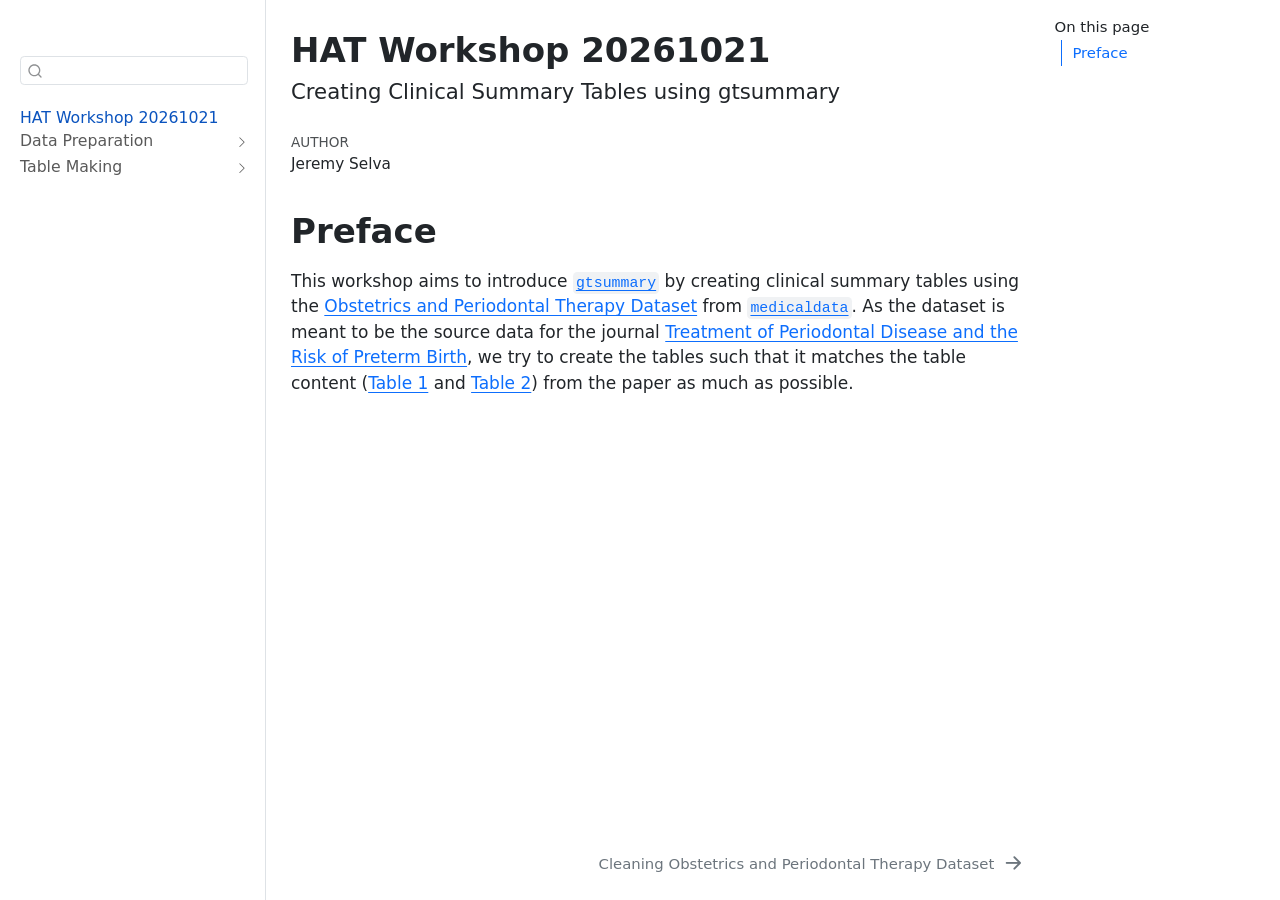
==== docs/index.html @ 0d345015 "Update the webpage." ====
<!DOCTYPE html>
<html xmlns="http://www.w3.org/1999/xhtml" lang="en" xml:lang="en"><head>

<meta charset="utf-8">
<meta name="generator" content="quarto-1.8.21">

<meta name="viewport" content="width=device-width, initial-scale=1.0, user-scalable=yes">

<meta name="author" content="Jeremy Selva">

<title>HAT Workshop 20261021</title>
<style>
code{white-space: pre-wrap;}
span.smallcaps{font-variant: small-caps;}
div.columns{display: flex; gap: min(4vw, 1.5em);}
div.column{flex: auto; overflow-x: auto;}
div.hanging-indent{margin-left: 1.5em; text-indent: -1.5em;}
ul.task-list{list-style: none;}
ul.task-list li input[type="checkbox"] {
  width: 0.8em;
  margin: 0 0.8em 0.2em -1em; /* quarto-specific, see https://github.com/quarto-dev/quarto-cli/issues/4556 */ 
  vertical-align: middle;
}
</style>


<script src="site_libs/quarto-nav/quarto-nav.js"></script>
<script src="site_libs/quarto-nav/headroom.min.js"></script>
<script src="site_libs/clipboard/clipboard.min.js"></script>
<script src="site_libs/quarto-search/autocomplete.umd.js"></script>
<script src="site_libs/quarto-search/fuse.min.js"></script>
<script src="site_libs/quarto-search/quarto-search.js"></script>
<meta name="quarto:offset" content="./">
<link href="./table_basic/prep_data.html" rel="next">
<script src="site_libs/quarto-html/quarto.js" type="module"></script>
<script src="site_libs/quarto-html/tabsets/tabsets.js" type="module"></script>
<script src="site_libs/quarto-html/axe/axe-check.js" type="module"></script>
<script src="site_libs/quarto-html/popper.min.js"></script>
<script src="site_libs/quarto-html/tippy.umd.min.js"></script>
<script src="site_libs/quarto-html/anchor.min.js"></script>
<link href="site_libs/quarto-html/tippy.css" rel="stylesheet">
<link href="site_libs/quarto-html/quarto-syntax-highlighting-ea1d7ac60288e0f1efdbc993fd8432ae.css" rel="stylesheet" id="quarto-text-highlighting-styles">
<script src="site_libs/bootstrap/bootstrap.min.js"></script>
<link href="site_libs/bootstrap/bootstrap-icons.css" rel="stylesheet">
<link href="site_libs/bootstrap/bootstrap-71f74fb38ba799e0c52a7ee3500dc36a.min.css" rel="stylesheet" append-hash="true" id="quarto-bootstrap" data-mode="light">
<script src="site_libs/quarto-contrib/live-runtime/live-runtime.js" type="module"></script>
<link href="site_libs/quarto-contrib/live-runtime/live-runtime.css" rel="stylesheet">
<script id="quarto-search-options" type="application/json">{
  "location": "sidebar",
  "copy-button": false,
  "collapse-after": 3,
  "panel-placement": "start",
  "type": "textbox",
  "limit": 50,
  "keyboard-shortcut": [
    "f",
    "/",
    "s"
  ],
  "show-item-context": false,
  "language": {
    "search-no-results-text": "No results",
    "search-matching-documents-text": "matching documents",
    "search-copy-link-title": "Copy link to search",
    "search-hide-matches-text": "Hide additional matches",
    "search-more-match-text": "more match in this document",
    "search-more-matches-text": "more matches in this document",
    "search-clear-button-title": "Clear",
    "search-text-placeholder": "",
    "search-detached-cancel-button-title": "Cancel",
    "search-submit-button-title": "Submit",
    "search-label": "Search"
  }
}</script>
<script type="module" src="site_libs/quarto-ojs/quarto-ojs-runtime.js"></script>
<link href="site_libs/quarto-ojs/quarto-ojs.css" rel="stylesheet">


<link rel="stylesheet" href="styles.css">
</head>

<body class="nav-sidebar docked quarto-light">

<div id="quarto-search-results"></div>
  <header id="quarto-header" class="headroom fixed-top">
  <nav class="quarto-secondary-nav">
    <div class="container-fluid d-flex">
      <button type="button" class="quarto-btn-toggle btn" data-bs-toggle="collapse" role="button" data-bs-target=".quarto-sidebar-collapse-item" aria-controls="quarto-sidebar" aria-expanded="false" aria-label="Toggle sidebar navigation" onclick="if (window.quartoToggleHeadroom) { window.quartoToggleHeadroom(); }">
        <i class="bi bi-layout-text-sidebar-reverse"></i>
      </button>
        <nav class="quarto-page-breadcrumbs" aria-label="breadcrumb"><ol class="breadcrumb"><li class="breadcrumb-item"><a href="./index.html">HAT Workshop 20261021</a></li></ol></nav>
        <a class="flex-grow-1" role="navigation" data-bs-toggle="collapse" data-bs-target=".quarto-sidebar-collapse-item" aria-controls="quarto-sidebar" aria-expanded="false" aria-label="Toggle sidebar navigation" onclick="if (window.quartoToggleHeadroom) { window.quartoToggleHeadroom(); }">      
        </a>
      <button type="button" class="btn quarto-search-button" aria-label="Search" onclick="window.quartoOpenSearch();">
        <i class="bi bi-search"></i>
      </button>
    </div>
  </nav>
</header>
<!-- content -->
<div id="quarto-content" class="quarto-container page-columns page-rows-contents page-layout-article">
<!-- sidebar -->
  <nav id="quarto-sidebar" class="sidebar collapse collapse-horizontal quarto-sidebar-collapse-item sidebar-navigation docked overflow-auto">
    <div class="pt-lg-2 mt-2 text-left sidebar-header">
      <a href="./index.html" class="sidebar-logo-link">
      </a>
      </div>
        <div class="mt-2 flex-shrink-0 align-items-center">
        <div class="sidebar-search">
        <div id="quarto-search" class="" title="Search"></div>
        </div>
        </div>
    <div class="sidebar-menu-container"> 
    <ul class="list-unstyled mt-1">
        <li class="sidebar-item">
  <div class="sidebar-item-container"> 
  <a href="./index.html" class="sidebar-item-text sidebar-link active">
 <span class="menu-text">HAT Workshop 20261021</span></a>
  </div>
</li>
        <li class="sidebar-item sidebar-item-section">
      <div class="sidebar-item-container"> 
            <a class="sidebar-item-text sidebar-link text-start collapsed" data-bs-toggle="collapse" data-bs-target="#quarto-sidebar-section-1" role="navigation" aria-expanded="false">
 <span class="menu-text">Data Preparation</span></a>
          <a class="sidebar-item-toggle text-start collapsed" data-bs-toggle="collapse" data-bs-target="#quarto-sidebar-section-1" role="navigation" aria-expanded="false" aria-label="Toggle section">
            <i class="bi bi-chevron-right ms-2"></i>
          </a> 
      </div>
      <ul id="quarto-sidebar-section-1" class="collapse list-unstyled sidebar-section depth1 ">  
          <li class="sidebar-item">
  <div class="sidebar-item-container"> 
  <a href="./table_basic/prep_data.html" class="sidebar-item-text sidebar-link">
 <span class="menu-text">Cleaning Obstetrics and Periodontal Therapy Dataset</span></a>
  </div>
</li>
      </ul>
  </li>
        <li class="sidebar-item sidebar-item-section">
      <div class="sidebar-item-container"> 
            <a class="sidebar-item-text sidebar-link text-start collapsed" data-bs-toggle="collapse" data-bs-target="#quarto-sidebar-section-2" role="navigation" aria-expanded="false">
 <span class="menu-text">Table Making</span></a>
          <a class="sidebar-item-toggle text-start collapsed" data-bs-toggle="collapse" data-bs-target="#quarto-sidebar-section-2" role="navigation" aria-expanded="false" aria-label="Toggle section">
            <i class="bi bi-chevron-right ms-2"></i>
          </a> 
      </div>
      <ul id="quarto-sidebar-section-2" class="collapse list-unstyled sidebar-section depth1 ">  
          <li class="sidebar-item">
  <div class="sidebar-item-container"> 
  <a href="./table_basic/age_race_edu_table_1.html" class="sidebar-item-text sidebar-link">
 <span class="menu-text">Preparation for Table 1</span></a>
  </div>
</li>
          <li class="sidebar-item">
  <div class="sidebar-item-container"> 
  <a href="./table_basic/table_1.html" class="sidebar-item-text sidebar-link">
 <span class="menu-text">Building Table 1</span></a>
  </div>
</li>
          <li class="sidebar-item">
  <div class="sidebar-item-container"> 
  <a href="./table_basic/table_2.html" class="sidebar-item-text sidebar-link">
 <span class="menu-text">Table 2</span></a>
  </div>
</li>
          <li class="sidebar-item">
  <div class="sidebar-item-container"> 
  <a href="./table_basic/table_3.html" class="sidebar-item-text sidebar-link">
 <span class="menu-text">Table 3</span></a>
  </div>
</li>
      </ul>
  </li>
    </ul>
    </div>
</nav>
<div id="quarto-sidebar-glass" class="quarto-sidebar-collapse-item" data-bs-toggle="collapse" data-bs-target=".quarto-sidebar-collapse-item"></div>
<!-- margin-sidebar -->
    <div id="quarto-margin-sidebar" class="sidebar margin-sidebar">
        <nav id="TOC" role="doc-toc" class="toc-active">
    <h2 id="toc-title">On this page</h2>
   
  <ul>
  <li><a href="#preface" id="toc-preface" class="nav-link active" data-scroll-target="#preface">Preface</a></li>
  </ul>
</nav>
    </div>
<!-- main -->
<main class="content" id="quarto-document-content">

<header id="title-block-header" class="quarto-title-block default">
<div class="quarto-title">
<h1 class="title">HAT Workshop 20261021</h1>
<p class="subtitle lead">Creating Clinical Summary Tables using gtsummary</p>
</div>



<div class="quarto-title-meta">

    <div>
    <div class="quarto-title-meta-heading">Author</div>
    <div class="quarto-title-meta-contents">
             <p>Jeremy Selva </p>
          </div>
  </div>
    
  
    
  </div>
  


</header>


<section id="preface" class="level1 unnumbered">
<h1 class="unnumbered">Preface</h1>
<p>This workshop aims to introduce <a href="https://www.danieldsjoberg.com/gtsummary/" target="_blank"><code>gtsummary</code></a> by creating clinical summary tables using the <a href="https://higgi13425.github.io/medicaldata/reference/opt.html" target="_blank">Obstetrics and Periodontal Therapy Dataset</a> from <a href="https://higgi13425.github.io/medicaldata/index.html" target="_blank"><code>medicaldata</code></a>. As the dataset is meant to be the source data for the journal <a href="https://www.nejm.org/doi/full/10.1056/NEJMoa062249" target="_blank">Treatment of Periodontal Disease and the Risk of Preterm Birth</a>, we try to create the tables such that it matches the table content (<a href="https://www.nejm.org/cms/10.1056/NEJMoa062249/asset/c676621f-111e-4299-a7a3-082bbe922f9a/assets/images/large/nejmoa062249_t1.jpg" target="_blank">Table 1</a> and <a href="https://www.nejm.org/cms/10.1056/NEJMoa062249/asset/b981f44a-0873-42d4-ad60-d7545e1f63cb/assets/images/large/nejmoa062249_t2.jpg" target="_blank">Table 2</a>) from the paper as much as possible.</p>


<script type="ojs-module-contents">
eyJjb250ZW50cyI6W119
</script>
<div id="exercise-loading-indicator" class="exercise-loading-indicator d-none d-flex align-items-center gap-2">
<div id="exercise-loading-status" class="d-flex gap-2">

</div>
<div class="spinner-grow spinner-grow-sm">

</div>
</div>
<script type="vfs-file">
WyJkYXRhL29wdF9kYXRhLnJkcyJd
</script>
</section>

</main> <!-- /main -->
<script type="ojs-module-contents">
eyJjb250ZW50cyI6W119
</script>
<script type="module">
if (window.location.protocol === "file:") { alert("The OJS runtime does not work with file:// URLs. Please use a web server to view this document."); }
window._ojs.paths.runtimeToDoc = "../..";
window._ojs.paths.runtimeToRoot = "../..";
window._ojs.paths.docToRoot = "";
window._ojs.selfContained = false;
window._ojs.runtime.interpretFromScriptTags();
</script>
<script id="quarto-html-after-body" type="application/javascript">
  window.document.addEventListener("DOMContentLoaded", function (event) {
    const icon = "";
    const anchorJS = new window.AnchorJS();
    anchorJS.options = {
      placement: 'right',
      icon: icon
    };
    anchorJS.add('.anchored');
    const isCodeAnnotation = (el) => {
      for (const clz of el.classList) {
        if (clz.startsWith('code-annotation-')) {                     
          return true;
        }
      }
      return false;
    }
    const onCopySuccess = function(e) {
      // button target
      const button = e.trigger;
      // don't keep focus
      button.blur();
      // flash "checked"
      button.classList.add('code-copy-button-checked');
      var currentTitle = button.getAttribute("title");
      button.setAttribute("title", "Copied!");
      let tooltip;
      if (window.bootstrap) {
        button.setAttribute("data-bs-toggle", "tooltip");
        button.setAttribute("data-bs-placement", "left");
        button.setAttribute("data-bs-title", "Copied!");
        tooltip = new bootstrap.Tooltip(button, 
          { trigger: "manual", 
            customClass: "code-copy-button-tooltip",
            offset: [0, -8]});
        tooltip.show();    
      }
      setTimeout(function() {
        if (tooltip) {
          tooltip.hide();
          button.removeAttribute("data-bs-title");
          button.removeAttribute("data-bs-toggle");
          button.removeAttribute("data-bs-placement");
        }
        button.setAttribute("title", currentTitle);
        button.classList.remove('code-copy-button-checked');
      }, 1000);
      // clear code selection
      e.clearSelection();
    }
    const getTextToCopy = function(trigger) {
        const codeEl = trigger.previousElementSibling.cloneNode(true);
        for (const childEl of codeEl.children) {
          if (isCodeAnnotation(childEl)) {
            childEl.remove();
          }
        }
        return codeEl.innerText;
    }
    const clipboard = new window.ClipboardJS('.code-copy-button:not([data-in-quarto-modal])', {
      text: getTextToCopy
    });
    clipboard.on('success', onCopySuccess);
    if (window.document.getElementById('quarto-embedded-source-code-modal')) {
      const clipboardModal = new window.ClipboardJS('.code-copy-button[data-in-quarto-modal]', {
        text: getTextToCopy,
        container: window.document.getElementById('quarto-embedded-source-code-modal')
      });
      clipboardModal.on('success', onCopySuccess);
    }
      var localhostRegex = new RegExp(/^(?:http|https):\/\/localhost\:?[0-9]*\//);
      var mailtoRegex = new RegExp(/^mailto:/);
        var filterRegex = new RegExp('/' + window.location.host + '/');
      var isInternal = (href) => {
          return filterRegex.test(href) || localhostRegex.test(href) || mailtoRegex.test(href);
      }
      // Inspect non-navigation links and adorn them if external
     var links = window.document.querySelectorAll('a[href]:not(.nav-link):not(.navbar-brand):not(.toc-action):not(.sidebar-link):not(.sidebar-item-toggle):not(.pagination-link):not(.no-external):not([aria-hidden]):not(.dropdown-item):not(.quarto-navigation-tool):not(.about-link)');
      for (var i=0; i<links.length; i++) {
        const link = links[i];
        if (!isInternal(link.href)) {
          // undo the damage that might have been done by quarto-nav.js in the case of
          // links that we want to consider external
          if (link.dataset.originalHref !== undefined) {
            link.href = link.dataset.originalHref;
          }
        }
      }
    function tippyHover(el, contentFn, onTriggerFn, onUntriggerFn) {
      const config = {
        allowHTML: true,
        maxWidth: 500,
        delay: 100,
        arrow: false,
        appendTo: function(el) {
            return el.parentElement;
        },
        interactive: true,
        interactiveBorder: 10,
        theme: 'quarto',
        placement: 'bottom-start',
      };
      if (contentFn) {
        config.content = contentFn;
      }
      if (onTriggerFn) {
        config.onTrigger = onTriggerFn;
      }
      if (onUntriggerFn) {
        config.onUntrigger = onUntriggerFn;
      }
      window.tippy(el, config); 
    }
    const noterefs = window.document.querySelectorAll('a[role="doc-noteref"]');
    for (var i=0; i<noterefs.length; i++) {
      const ref = noterefs[i];
      tippyHover(ref, function() {
        // use id or data attribute instead here
        let href = ref.getAttribute('data-footnote-href') || ref.getAttribute('href');
        try { href = new URL(href).hash; } catch {}
        const id = href.replace(/^#\/?/, "");
        const note = window.document.getElementById(id);
        if (note) {
          return note.innerHTML;
        } else {
          return "";
        }
      });
    }
    const xrefs = window.document.querySelectorAll('a.quarto-xref');
    const processXRef = (id, note) => {
      // Strip column container classes
      const stripColumnClz = (el) => {
        el.classList.remove("page-full", "page-columns");
        if (el.children) {
          for (const child of el.children) {
            stripColumnClz(child);
          }
        }
      }
      stripColumnClz(note)
      if (id === null || id.startsWith('sec-')) {
        // Special case sections, only their first couple elements
        const container = document.createElement("div");
        if (note.children && note.children.length > 2) {
          container.appendChild(note.children[0].cloneNode(true));
          for (let i = 1; i < note.children.length; i++) {
            const child = note.children[i];
            if (child.tagName === "P" && child.innerText === "") {
              continue;
            } else {
              container.appendChild(child.cloneNode(true));
              break;
            }
          }
          if (window.Quarto?.typesetMath) {
            window.Quarto.typesetMath(container);
          }
          return container.innerHTML
        } else {
          if (window.Quarto?.typesetMath) {
            window.Quarto.typesetMath(note);
          }
          return note.innerHTML;
        }
      } else {
        // Remove any anchor links if they are present
        const anchorLink = note.querySelector('a.anchorjs-link');
        if (anchorLink) {
          anchorLink.remove();
        }
        if (window.Quarto?.typesetMath) {
          window.Quarto.typesetMath(note);
        }
        if (note.classList.contains("callout")) {
          return note.outerHTML;
        } else {
          return note.innerHTML;
        }
      }
    }
    for (var i=0; i<xrefs.length; i++) {
      const xref = xrefs[i];
      tippyHover(xref, undefined, function(instance) {
        instance.disable();
        let url = xref.getAttribute('href');
        let hash = undefined; 
        if (url.startsWith('#')) {
          hash = url;
        } else {
          try { hash = new URL(url).hash; } catch {}
        }
        if (hash) {
          const id = hash.replace(/^#\/?/, "");
          const note = window.document.getElementById(id);
          if (note !== null) {
            try {
              const html = processXRef(id, note.cloneNode(true));
              instance.setContent(html);
            } finally {
              instance.enable();
              instance.show();
            }
          } else {
            // See if we can fetch this
            fetch(url.split('#')[0])
            .then(res => res.text())
            .then(html => {
              const parser = new DOMParser();
              const htmlDoc = parser.parseFromString(html, "text/html");
              const note = htmlDoc.getElementById(id);
              if (note !== null) {
                const html = processXRef(id, note);
                instance.setContent(html);
              } 
            }).finally(() => {
              instance.enable();
              instance.show();
            });
          }
        } else {
          // See if we can fetch a full url (with no hash to target)
          // This is a special case and we should probably do some content thinning / targeting
          fetch(url)
          .then(res => res.text())
          .then(html => {
            const parser = new DOMParser();
            const htmlDoc = parser.parseFromString(html, "text/html");
            const note = htmlDoc.querySelector('main.content');
            if (note !== null) {
              // This should only happen for chapter cross references
              // (since there is no id in the URL)
              // remove the first header
              if (note.children.length > 0 && note.children[0].tagName === "HEADER") {
                note.children[0].remove();
              }
              const html = processXRef(null, note);
              instance.setContent(html);
            } 
          }).finally(() => {
            instance.enable();
            instance.show();
          });
        }
      }, function(instance) {
      });
    }
        let selectedAnnoteEl;
        const selectorForAnnotation = ( cell, annotation) => {
          let cellAttr = 'data-code-cell="' + cell + '"';
          let lineAttr = 'data-code-annotation="' +  annotation + '"';
          const selector = 'span[' + cellAttr + '][' + lineAttr + ']';
          return selector;
        }
        const selectCodeLines = (annoteEl) => {
          const doc = window.document;
          const targetCell = annoteEl.getAttribute("data-target-cell");
          const targetAnnotation = annoteEl.getAttribute("data-target-annotation");
          const annoteSpan = window.document.querySelector(selectorForAnnotation(targetCell, targetAnnotation));
          const lines = annoteSpan.getAttribute("data-code-lines").split(",");
          const lineIds = lines.map((line) => {
            return targetCell + "-" + line;
          })
          let top = null;
          let height = null;
          let parent = null;
          if (lineIds.length > 0) {
              //compute the position of the single el (top and bottom and make a div)
              const el = window.document.getElementById(lineIds[0]);
              top = el.offsetTop;
              height = el.offsetHeight;
              parent = el.parentElement.parentElement;
            if (lineIds.length > 1) {
              const lastEl = window.document.getElementById(lineIds[lineIds.length - 1]);
              const bottom = lastEl.offsetTop + lastEl.offsetHeight;
              height = bottom - top;
            }
            if (top !== null && height !== null && parent !== null) {
              // cook up a div (if necessary) and position it 
              let div = window.document.getElementById("code-annotation-line-highlight");
              if (div === null) {
                div = window.document.createElement("div");
                div.setAttribute("id", "code-annotation-line-highlight");
                div.style.position = 'absolute';
                parent.appendChild(div);
              }
              div.style.top = top - 2 + "px";
              div.style.height = height + 4 + "px";
              div.style.left = 0;
              let gutterDiv = window.document.getElementById("code-annotation-line-highlight-gutter");
              if (gutterDiv === null) {
                gutterDiv = window.document.createElement("div");
                gutterDiv.setAttribute("id", "code-annotation-line-highlight-gutter");
                gutterDiv.style.position = 'absolute';
                const codeCell = window.document.getElementById(targetCell);
                const gutter = codeCell.querySelector('.code-annotation-gutter');
                gutter.appendChild(gutterDiv);
              }
              gutterDiv.style.top = top - 2 + "px";
              gutterDiv.style.height = height + 4 + "px";
            }
            selectedAnnoteEl = annoteEl;
          }
        };
        const unselectCodeLines = () => {
          const elementsIds = ["code-annotation-line-highlight", "code-annotation-line-highlight-gutter"];
          elementsIds.forEach((elId) => {
            const div = window.document.getElementById(elId);
            if (div) {
              div.remove();
            }
          });
          selectedAnnoteEl = undefined;
        };
          // Handle positioning of the toggle
      window.addEventListener(
        "resize",
        throttle(() => {
          elRect = undefined;
          if (selectedAnnoteEl) {
            selectCodeLines(selectedAnnoteEl);
          }
        }, 10)
      );
      function throttle(fn, ms) {
      let throttle = false;
      let timer;
        return (...args) => {
          if(!throttle) { // first call gets through
              fn.apply(this, args);
              throttle = true;
          } else { // all the others get throttled
              if(timer) clearTimeout(timer); // cancel #2
              timer = setTimeout(() => {
                fn.apply(this, args);
                timer = throttle = false;
              }, ms);
          }
        };
      }
        // Attach click handler to the DT
        const annoteDls = window.document.querySelectorAll('dt[data-target-cell]');
        for (const annoteDlNode of annoteDls) {
          annoteDlNode.addEventListener('click', (event) => {
            const clickedEl = event.target;
            if (clickedEl !== selectedAnnoteEl) {
              unselectCodeLines();
              const activeEl = window.document.querySelector('dt[data-target-cell].code-annotation-active');
              if (activeEl) {
                activeEl.classList.remove('code-annotation-active');
              }
              selectCodeLines(clickedEl);
              clickedEl.classList.add('code-annotation-active');
            } else {
              // Unselect the line
              unselectCodeLines();
              clickedEl.classList.remove('code-annotation-active');
            }
          });
        }
    const findCites = (el) => {
      const parentEl = el.parentElement;
      if (parentEl) {
        const cites = parentEl.dataset.cites;
        if (cites) {
          return {
            el,
            cites: cites.split(' ')
          };
        } else {
          return findCites(el.parentElement)
        }
      } else {
        return undefined;
      }
    };
    var bibliorefs = window.document.querySelectorAll('a[role="doc-biblioref"]');
    for (var i=0; i<bibliorefs.length; i++) {
      const ref = bibliorefs[i];
      const citeInfo = findCites(ref);
      if (citeInfo) {
        tippyHover(citeInfo.el, function() {
          var popup = window.document.createElement('div');
          citeInfo.cites.forEach(function(cite) {
            var citeDiv = window.document.createElement('div');
            citeDiv.classList.add('hanging-indent');
            citeDiv.classList.add('csl-entry');
            var biblioDiv = window.document.getElementById('ref-' + cite);
            if (biblioDiv) {
              citeDiv.innerHTML = biblioDiv.innerHTML;
            }
            popup.appendChild(citeDiv);
          });
          return popup.innerHTML;
        });
      }
    }
  });
  </script>
<nav class="page-navigation">
  <div class="nav-page nav-page-previous">
  </div>
  <div class="nav-page nav-page-next">
      <a href="./table_basic/prep_data.html" class="pagination-link" aria-label="Cleaning Obstetrics and Periodontal Therapy Dataset">
        <span class="nav-page-text">Cleaning Obstetrics and Periodontal Therapy Dataset</span> <i class="bi bi-arrow-right-short"></i>
      </a>
  </div>
</nav>
</div> <!-- /content -->




</body></html>
---- docs/site_libs/quarto-html/tippy.css ----
.tippy-box[data-animation=fade][data-state=hidden]{opacity:0}[data-tippy-root]{max-width:calc(100vw - 10px)}.tippy-box{position:relative;background-color:#333;color:#fff;border-radius:4px;font-size:14px;line-height:1.4;white-space:normal;outline:0;transition-property:transform,visibility,opacity}.tippy-box[data-placement^=top]>.tippy-arrow{bottom:0}.tippy-box[data-placement^=top]>.tippy-arrow:before{bottom:-7px;left:0;border-width:8px 8px 0;border-top-color:initial;transform-origin:center top}.tippy-box[data-placement^=bottom]>.tippy-arrow{top:0}.tippy-box[data-placement^=bottom]>.tippy-arrow:before{top:-7px;left:0;border-width:0 8px 8px;border-bottom-color:initial;transform-origin:center bottom}.tippy-box[data-placement^=left]>.tippy-arrow{right:0}.tippy-box[data-placement^=left]>.tippy-arrow:before{border-width:8px 0 8px 8px;border-left-color:initial;right:-7px;transform-origin:center left}.tippy-box[data-placement^=right]>.tippy-arrow{left:0}.tippy-box[data-placement^=right]>.tippy-arrow:before{left:-7px;border-width:8px 8px 8px 0;border-right-color:initial;transform-origin:center right}.tippy-box[data-inertia][data-state=visible]{transition-timing-function:cubic-bezier(.54,1.5,.38,1.11)}.tippy-arrow{width:16px;height:16px;color:#333}.tippy-arrow:before{content:"";position:absolute;border-color:transparent;border-style:solid}.tippy-content{position:relative;padding:5px 9px;z-index:1}
---- docs/site_libs/quarto-html/quarto-syntax-highlighting-ea1d7ac60288e0f1efdbc993fd8432ae.css ----
/* quarto syntax highlight colors */
:root {
  --quarto-hl-ot-color: #003B4F;
  --quarto-hl-at-color: #657422;
  --quarto-hl-ss-color: #20794D;
  --quarto-hl-an-color: #5E5E5E;
  --quarto-hl-fu-color: #4758AB;
  --quarto-hl-st-color: #20794D;
  --quarto-hl-cf-color: #003B4F;
  --quarto-hl-op-color: #5E5E5E;
  --quarto-hl-er-color: #AD0000;
  --quarto-hl-bn-color: #AD0000;
  --quarto-hl-al-color: #AD0000;
  --quarto-hl-va-color: #111111;
  --quarto-hl-bu-color: inherit;
  --quarto-hl-ex-color: inherit;
  --quarto-hl-pp-color: #AD0000;
  --quarto-hl-in-color: #5E5E5E;
  --quarto-hl-vs-color: #20794D;
  --quarto-hl-wa-color: #5E5E5E;
  --quarto-hl-do-color: #5E5E5E;
  --quarto-hl-im-color: #00769E;
  --quarto-hl-ch-color: #20794D;
  --quarto-hl-dt-color: #AD0000;
  --quarto-hl-fl-color: #AD0000;
  --quarto-hl-co-color: #5E5E5E;
  --quarto-hl-cv-color: #5E5E5E;
  --quarto-hl-cn-color: #8f5902;
  --quarto-hl-sc-color: #5E5E5E;
  --quarto-hl-dv-color: #AD0000;
  --quarto-hl-kw-color: #003B4F;
}

/* other quarto variables */
:root {
  --quarto-font-monospace: SFMono-Regular, Menlo, Monaco, Consolas, "Liberation Mono", "Courier New", monospace;
}

/* syntax highlight based on Pandoc's rules */
pre > code.sourceCode > span {
  color: #003B4F;
}

code.sourceCode > span {
  color: #003B4F;
}

div.sourceCode,
div.sourceCode pre.sourceCode {
  color: #003B4F;
}

/* Normal */
code span {
  color: #003B4F;
}

/* Alert */
code span.al {
  color: #AD0000;
  font-style: inherit;
}

/* Annotation */
code span.an {
  color: #5E5E5E;
  font-style: inherit;
}

/* Attribute */
code span.at {
  color: #657422;
  font-style: inherit;
}

/* BaseN */
code span.bn {
  color: #AD0000;
  font-style: inherit;
}

/* BuiltIn */
code span.bu {
  font-style: inherit;
}

/* ControlFlow */
code span.cf {
  color: #003B4F;
  font-weight: bold;
  font-style: inherit;
}

/* Char */
code span.ch {
  color: #20794D;
  font-style: inherit;
}

/* Constant */
code span.cn {
  color: #8f5902;
  font-style: inherit;
}

/* Comment */
code span.co {
  color: #5E5E5E;
  font-style: inherit;
}

/* CommentVar */
code span.cv {
  color: #5E5E5E;
  font-style: italic;
}

/* Documentation */
code span.do {
  color: #5E5E5E;
  font-style: italic;
}

/* DataType */
code span.dt {
  color: #AD0000;
  font-style: inherit;
}

/* DecVal */
code span.dv {
  color: #AD0000;
  font-style: inherit;
}

/* Error */
code span.er {
  color: #AD0000;
  font-style: inherit;
}

/* Extension */
code span.ex {
  font-style: inherit;
}

/* Float */
code span.fl {
  color: #AD0000;
  font-style: inherit;
}

/* Function */
code span.fu {
  color: #4758AB;
  font-style: inherit;
}

/* Import */
code span.im {
  color: #00769E;
  font-style: inherit;
}

/* Information */
code span.in {
  color: #5E5E5E;
  font-style: inherit;
}

/* Keyword */
code span.kw {
  color: #003B4F;
  font-weight: bold;
  font-style: inherit;
}

/* Operator */
code span.op {
  color: #5E5E5E;
  font-style: inherit;
}

/* Other */
code span.ot {
  color: #003B4F;
  font-style: inherit;
}

/* Preprocessor */
code span.pp {
  color: #AD0000;
  font-style: inherit;
}

/* SpecialChar */
code span.sc {
  color: #5E5E5E;
  font-style: inherit;
}

/* SpecialString */
code span.ss {
  color: #20794D;
  font-style: inherit;
}

/* String */
code span.st {
  color: #20794D;
  font-style: inherit;
}

/* Variable */
code span.va {
  color: #111111;
  font-style: inherit;
}

/* VerbatimString */
code span.vs {
  color: #20794D;
  font-style: inherit;
}

/* Warning */
code span.wa {
  color: #5E5E5E;
  font-style: italic;
}

.prevent-inlining {
  content: "</";
}

/*# sourceMappingURL=b62790d59e0148a6242f4ae5ea631d89.css.map */
---- docs/site_libs/quarto-contrib/live-runtime/live-runtime.css ----
.quarto-light{--exercise-main-color: var(--bs-body-color, var(--r-main-color, #212529));--exercise-output-color: var(--bs-black, #000000);--exercise-main-bg: var(--bs-body-bg, var(--r-background-color, #ffffff));--exercise-primary-rgb: var(--bs-primary-rgb, 13, 110, 253);--exercise-gray: var(--bs-gray-300, #dee2e6);--exercise-cap-bg: var(--bs-light-bg-subtle, #f8f8f8);--exercise-line-bg: rgba(var(--exercise-primary-rgb), .05);--exercise-line-gutter-bg: rgba(var(--exercise-primary-rgb), .1);--exercise-code-block-color: var(--quarto-scss-export-code-block-color, var(--exercise-main-color));--exercise-code-block-bg: var(--quarto-scss-export-code-block-bg, var(--exercise-main-bg))}.quarto-dark{--exercise-main-color: var(--bs-body-color, var(--r-main-color, #ffffff));--exercise-output-color: var(--bs-body-color, #ffffff);--exercise-main-bg: var(--bs-body-bg, var(--r-background-color, #222222));--exercise-primary-rgb: var(--bs-primary-rgb, 55, 90, 127);--exercise-gray: var(--bs-gray-700, #434343);--exercise-cap-bg: var(--bs-card-cap-bg, #505050);--exercise-line-bg: rgba(var(--exercise-primary-rgb), .2);--exercise-line-gutter-bg: rgba(var(--exercise-primary-rgb), .4);--exercise-code-block-color: var(--quarto-scss-export-code-block-color, var(--exercise-main-color));--exercise-code-block-bg: var(--quarto-scss-export-code-block-bg, var(--exercise-main-bg))}.webr-ojs-exercise.exercise-solution,.webr-ojs-exercise.exercise-hint{border:var(--exercise-gray) 1px solid;border-radius:5px;padding:1rem}.exercise-hint .exercise-hint,.exercise-solution .exercise-solution{border:none;padding:0}.webr-ojs-exercise.exercise-solution>.callout,.webr-ojs-exercise.exercise-hint>.callout{margin:-1rem;border:0}#exercise-loading-indicator{position:fixed;bottom:0;right:0;font-size:1.2rem;padding:.2rem .75rem;border:1px solid var(--exercise-gray);background-color:var(--exercise-cap-bg);border-top-left-radius:5px}#exercise-loading-indicator>.spinner-grow{min-width:1rem}.exercise-loading-details+.exercise-loading-details:before{content:"/ "}@media only screen and (max-width: 576px){#exercise-loading-indicator{font-size:.8rem;padding:.1rem .5rem}#exercise-loading-indicator>.spinner-grow{min-width:.66rem}#exercise-loading-indicator .gap-2{gap:.2rem!important}#exercise-loading-indicator .spinner-grow{--bs-spinner-width: .66rem;--bs-spinner-height: .66rem}}.btn.btn-exercise-editor:disabled,.btn.btn-exercise-editor.disabled,.btn-exercise-editor fieldset:disabled .btn{transition:opacity .5s}.card.exercise-editor .card-header a.btn{--bs-btn-padding-x: .5rem;--bs-btn-padding-y: .15rem;--bs-btn-font-size: .75rem}.quarto-dark .card.exercise-editor .card-header .btn.btn-outline-dark{--bs-btn-color: #f8f8f8;--bs-btn-border-color: #f8f8f8;--bs-btn-hover-color: #000;--bs-btn-hover-bg: #f8f8f8;--bs-btn-hover-border-color: #f8f8f8;--bs-btn-focus-shadow-rgb: 248, 248, 248;--bs-btn-active-color: #000;--bs-btn-active-bg: #f8f8f8;--bs-btn-active-border-color: #f8f8f8;--bs-btn-active-shadow: inset 0 3px 5px rgba(0, 0, 0, .125);--bs-btn-disabled-color: #f8f8f8;--bs-btn-disabled-bg: transparent;--bs-btn-disabled-border-color: #f8f8f8;--bs-btn-bg: transparent;--bs-gradient: none}.card.exercise-editor{--exercise-min-lines: 0;--exercise-max-lines: infinity;--exercise-font-size: var(--bs-body-font-size, 1rem)}.card.exercise-editor .card-header{padding:.5rem 1rem;background-color:var(--exercise-cap-bg);border-bottom:1px solid rgba(0,0,0,.175)}.card.exercise-editor .cm-editor{color:var(--exercise-code-block-color);background-color:var(--exercise-code-block-bg);max-height:calc(var(--exercise-max-lines) * 1.4 * var(--exercise-font-size) + 8px)}.card.exercise-editor .cm-content{caret-color:var(--exercise-code-block-color)}.card.exercise-editor .cm-cursor,.card.exercise-editor .cm-dropCursor{border-left-color:var(--exercise-code-block-color)}.card.exercise-editor .cm-focused .cm-selectionBackgroundm .cm-selectionBackground,.card.exercise-editor .cm-content ::selection{background-color:rgba(var(--exercise-primary-rgb),.1)}.card.exercise-editor .cm-activeLine{background-color:var(--exercise-line-bg)}.card.exercise-editor .cm-activeLineGutter{background-color:var(--exercise-line-gutter-bg)}.card.exercise-editor .cm-gutters{background-color:var(--exercise-cap-bg);color:var(--exercise-main-color);border-right:1px solid var(--exercise-gray)}.card.exercise-editor .cm-content,.card.exercise-editor .cm-gutter{min-height:calc(var(--exercise-min-lines) * 1.4 * var(--exercise-font-size) + 8px)}.card.exercise-editor .cm-scroller{line-height:1.4;overflow:auto}:root{--exercise-editor-hl-al: var(--quarto-hl-al-color, #AD0000);--exercise-editor-hl-an: var(--quarto-hl-an-color, #5E5E5E);--exercise-editor-hl-at: var(--quarto-hl-at-color, #657422);--exercise-editor-hl-bn: var(--quarto-hl-bn-color, #AD0000);--exercise-editor-hl-ch: var(--quarto-hl-ch-color, #20794D);--exercise-editor-hl-co: var(--quarto-hl-co-color, #5E5E5E);--exercise-editor-hl-cv: var(--quarto-hl-cv-color, #5E5E5E);--exercise-editor-hl-cn: var(--quarto-hl-cn-color, #8f5902);--exercise-editor-hl-cf: var(--quarto-hl-cf-color, #003B4F);--exercise-editor-hl-dt: var(--quarto-hl-dt-color, #AD0000);--exercise-editor-hl-dv: var(--quarto-hl-dv-color, #AD0000);--exercise-editor-hl-do: var(--quarto-hl-do-color, #5E5E5E);--exercise-editor-hl-er: var(--quarto-hl-er-color, #AD0000);--exercise-editor-hl-fl: var(--quarto-hl-fl-color, #AD0000);--exercise-editor-hl-fu: var(--quarto-hl-fu-color, #4758AB);--exercise-editor-hl-im: var(--quarto-hl-im-color, #00769E);--exercise-editor-hl-in: var(--quarto-hl-in-color, #5E5E5E);--exercise-editor-hl-kw: var(--quarto-hl-kw-color, #003B4F);--exercise-editor-hl-op: var(--quarto-hl-op-color, #5E5E5E);--exercise-editor-hl-ot: var(--quarto-hl-ot-color, #003B4F);--exercise-editor-hl-pp: var(--quarto-hl-pp-color, #AD0000);--exercise-editor-hl-sc: var(--quarto-hl-sc-color, #5E5E5E);--exercise-editor-hl-ss: var(--quarto-hl-ss-color, #20794D);--exercise-editor-hl-st: var(--quarto-hl-st-color, #20794D);--exercise-editor-hl-va: var(--quarto-hl-va-color, #111111);--exercise-editor-hl-vs: var(--quarto-hl-vs-color, #20794D);--exercise-editor-hl-wa: var(--quarto-hl-wa-color, #5E5E5E)}*[data-bs-theme=dark]{--exercise-editor-hl-al: var(--quarto-hl-al-color, #f07178);--exercise-editor-hl-an: var(--quarto-hl-an-color, #d4d0ab);--exercise-editor-hl-at: var(--quarto-hl-at-color, #00e0e0);--exercise-editor-hl-bn: var(--quarto-hl-bn-color, #d4d0ab);--exercise-editor-hl-bu: var(--quarto-hl-bu-color, #abe338);--exercise-editor-hl-ch: var(--quarto-hl-ch-color, #abe338);--exercise-editor-hl-co: var(--quarto-hl-co-color, #f8f8f2);--exercise-editor-hl-cv: var(--quarto-hl-cv-color, #ffd700);--exercise-editor-hl-cn: var(--quarto-hl-cn-color, #ffd700);--exercise-editor-hl-cf: var(--quarto-hl-cf-color, #ffa07a);--exercise-editor-hl-dt: var(--quarto-hl-dt-color, #ffa07a);--exercise-editor-hl-dv: var(--quarto-hl-dv-color, #d4d0ab);--exercise-editor-hl-do: var(--quarto-hl-do-color, #f8f8f2);--exercise-editor-hl-er: var(--quarto-hl-er-color, #f07178);--exercise-editor-hl-ex: var(--quarto-hl-ex-color, #00e0e0);--exercise-editor-hl-fl: var(--quarto-hl-fl-color, #d4d0ab);--exercise-editor-hl-fu: var(--quarto-hl-fu-color, #ffa07a);--exercise-editor-hl-im: var(--quarto-hl-im-color, #abe338);--exercise-editor-hl-in: var(--quarto-hl-in-color, #d4d0ab);--exercise-editor-hl-kw: var(--quarto-hl-kw-color, #ffa07a);--exercise-editor-hl-op: var(--quarto-hl-op-color, #ffa07a);--exercise-editor-hl-ot: var(--quarto-hl-ot-color, #00e0e0);--exercise-editor-hl-pp: var(--quarto-hl-pp-color, #dcc6e0);--exercise-editor-hl-re: var(--quarto-hl-re-color, #00e0e0);--exercise-editor-hl-sc: var(--quarto-hl-sc-color, #abe338);--exercise-editor-hl-ss: var(--quarto-hl-ss-color, #abe338);--exercise-editor-hl-st: var(--quarto-hl-st-color, #abe338);--exercise-editor-hl-va: var(--quarto-hl-va-color, #00e0e0);--exercise-editor-hl-vs: var(--quarto-hl-vs-color, #abe338);--exercise-editor-hl-wa: var(--quarto-hl-wa-color, #dcc6e0)}pre>code.sourceCode span.tok-keyword,.exercise-editor-body>.cm-editor span.tok-keyword{color:var(--exercise-editor-hl-kw)}pre>code.sourceCode span.tok-operator,.exercise-editor-body>.cm-editor span.tok-operator{color:var(--exercise-editor-hl-op)}pre>code.sourceCode span.tok-definitionOperator,.exercise-editor-body>.cm-editor span.tok-definitionOperator{color:var(--exercise-editor-hl-ot)}pre>code.sourceCode span.tok-compareOperator,.exercise-editor-body>.cm-editor span.tok-compareOperator{color:var(--exercise-editor-hl-ot)}pre>code.sourceCode span.tok-attributeName,.exercise-editor-body>.cm-editor span.tok-attributeName{color:var(--exercise-editor-hl-at)}pre>code.sourceCode span.tok-controlKeyword,.exercise-editor-body>.cm-editor span.tok-controlKeyword{color:var(--exercise-editor-hl-cf)}pre>code.sourceCode span.tok-comment,.exercise-editor-body>.cm-editor span.tok-comment{color:var(--exercise-editor-hl-co)}pre>code.sourceCode span.tok-string,.exercise-editor-body>.cm-editor span.tok-string{color:var(--exercise-editor-hl-st)}pre>code.sourceCode span.tok-string2,.exercise-editor-body>.cm-editor span.tok-string2{color:var(--exercise-editor-hl-ss)}pre>code.sourceCode span.tok-variableName,.exercise-editor-body>.cm-editor span.tok-variableName{color:var(--exercise-editor-hl-va)}pre>code.sourceCode span.tok-bool,pre>code.sourceCode span.tok-literal,pre>code.sourceCode span.tok-separator,.exercise-editor-body>.cm-editor span.tok-bool,.exercise-editor-body>.cm-editor span.tok-literal,.exercise-editor-body>.cm-editor span.tok-separator{color:var(--exercise-editor-hl-cn)}pre>code.sourceCode span.tok-bool,pre>code.sourceCode span.tok-literal,.exercise-editor-body>.cm-editor span.tok-bool,.exercise-editor-body>.cm-editor span.tok-literal{color:var(--exercise-editor-hl-cn)}pre>code.sourceCode span.tok-number,pre>code.sourceCode span.tok-integer,.exercise-editor-body>.cm-editor span.tok-number,.exercise-editor-body>.cm-editor span.tok-integer{color:var(--exercise-editor-hl-dv)}pre>code.sourceCode span.tok-function-variableName,.exercise-editor-body>.cm-editor span.tok-function-variableName{color:var(--exercise-editor-hl-fu)}pre>code.sourceCode span.tok-function-attributeName,.exercise-editor-body>.cm-editor span.tok-function-attributeName{color:var(--exercise-editor-hl-at)}div.exercise-cell-output.cell-output pre code,div.exercise-cell-output.cell-output-stdout pre code,div.exercise-cell-output.cell-output-stderr pre code{white-space:pre-wrap;word-wrap:break-word}div.exercise-cell-output.cell-output-stdout pre code,div.exercise-cell-output pre code span.cell-output-stdout{color:var(--exercise-output-color, #000000)}div.exercise-cell-output.cell-output-stderr pre code,div.exercise-cell-output pre code span.cell-output-stderr{color:var(--exercise-editor-hl-er, #AD0000)}div.cell-output-pyodide table{border:none;margin:0 auto 1em}div.cell-output-pyodide thead{border-bottom:1px solid var(--exercise-main-color)}div.cell-output-pyodide td,div.cell-output-pyodide th,div.cell-output-pyodide tr{padding:.5em;line-height:normal}div.cell-output-pyodide th{font-weight:700}div.cell-output-display canvas{background-color:#fff}.tab-pane>.exercise-tab-pane-header+div.webr-ojs-exercise{margin-top:1em}.alert .exercise-feedback p:last-child{margin-bottom:0}.alert.exercise-grade{animation-duration:.25s;animation-name:exercise-grade-slidein}@keyframes exercise-grade-slidein{0%{transform:translateY(10px);opacity:0}to{transform:translateY(0);opacity:1}}.alert.exercise-grade p:last-child{margin-bottom:0}.alert.exercise-grade pre{white-space:pre-wrap;color:inherit}.observablehq pre>code.sourceCode{white-space:pre;position:relative}.observablehq div.sourceCode{margin:1em 0!important}.observablehq pre.sourceCode{margin:0!important}@media screen{.observablehq div.sourceCode{overflow:auto}}@media print{.observablehq pre>code.sourceCode{white-space:pre-wrap}.observablehq pre>code.sourceCode>span{text-indent:-5em;padding-left:5em}}.reveal .d-none{display:none!important}.reveal .d-flex{display:flex!important}.reveal .card.exercise-editor .justify-content-between{justify-content:space-between!important}.reveal .card.exercise-editor .align-items-center{align-items:center!important}.reveal .card.exercise-editor .gap-1{gap:.25rem!important}.reveal .card.exercise-editor .gap-2{gap:.5rem!important}.reveal .card.exercise-editor .gap-3{gap:.75rem!important}.reveal .card.exercise-editor{--exercise-font-size: 1.3rem;margin:1rem 0;border:1px solid rgba(0,0,0,.175);border-radius:.375rem;font-size:var(--exercise-font-size);overflow:hidden}.reveal .card.exercise-editor .card-header{padding:.5rem 1rem;background-color:var(--exercise-cap-bg);border-bottom:1px solid rgba(0,0,0,.175)}.reveal .cell-output-webr.cell-output-display,.reveal .cell-output-pyodide.cell-output-display{text-align:center}.quarto-light .reveal .btn.btn-exercise-editor.btn-primary{--exercise-btn-bg: var(--bs-btn-bg, #0d6efd);--exercise-btn-color: var(--bs-btn-color, #ffffff);--exercise-btn-border-color: var(--bs-btn-border-color, #0d6efd);--exercise-btn-hover-border-color: var(--bs-btn-hover-border-color, #0b5ed7);--exercise-btn-hover-bg: var(--bs-btn-hover-bg, #0b5ed7);--exercise-btn-hover-color: var(--bs-btn-hover-color, #ffffff)}.quarto-dark .reveal .btn.btn-exercise-editor.btn-primary{--exercise-btn-bg: var(--bs-btn-bg, #375a7f);--exercise-btn-color: var(--bs-btn-color, #ffffff);--exercise-btn-border-color: var(--bs-btn-border-color, #375a7f);--exercise-btn-hover-border-color: var(--bs-btn-hover-border-color, #2c4866);--exercise-btn-hover-bg: var(--bs-btn-hover-bg, #2c4866);--exercise-btn-hover-color: var(--bs-btn-hover-color, #ffffff)}.quarto-light .reveal .btn.btn-exercise-editor.btn-outline-dark{--exercise-btn-bg: var(--bs-btn-bg, transparent);--exercise-btn-color: var(--bs-btn-color, #333);--exercise-btn-border-color: var(--bs-btn-border-color, #333);--exercise-btn-hover-border-color: var(--bs-btn-hover-border-color, #333);--exercise-btn-hover-bg: var(--bs-btn-hover-bg, #333);--exercise-btn-hover-color: var(--bs-btn-hover-color, #ffffff)}.quarto-dark .reveal .btn.btn-exercise-editor.btn-outline-dark{--exercise-btn-bg: var(--bs-btn-bg, transparent);--exercise-btn-color: var(--bs-btn-color, #f8f8f8);--exercise-btn-border-color: var(--bs-btn-border-color, #f8f8f8);--exercise-btn-hover-border-color: var(--bs-btn-hover-border-color, #f8f8f8);--exercise-btn-hover-bg: var(--bs-btn-hover-bg, #f8f8f8);--exercise-btn-hover-color: var(--bs-btn-hover-color, #000000)}@media only screen and (max-width: 576px){:not(.reveal) .card-header .btn-exercise-editor>.btn-label-exercise-editor{max-width:0px;margin-left:-4px;overflow:hidden;transition:max-width .2s ease-in,margin-left .05s ease-out .2s}:not(.reveal) .card-header .btn-exercise-editor:hover>.btn-label-exercise-editor{position:inherit;max-width:80px;margin-left:0;transition:max-width .2s ease-out .05s,margin-left .05s ease-in}}.reveal .card.exercise-editor .btn-group{border-radius:.375rem;position:relative;display:inline-flex;vertical-align:middle}.reveal .card.exercise-editor .btn-group>.btn{position:relative;flex:1 1 auto}.reveal .card.exercise-editor .btn-group>:not(.btn-check:first-child)+.btn,.reveal .card.exercise-editor .btn-group>.btn-group:not(:first-child){margin-left:-1px}.reveal .card.exercise-editor .btn-group>.btn:not(:last-child):not(.dropdown-toggle),.reveal .card.exercise-editor .btn-group>.btn.dropdown-toggle-split:first-child,.reveal .card.exercise-editor .btn-group>.btn-group:not(:last-child)>.btn{border-top-right-radius:0;border-bottom-right-radius:0}.reveal .card.exercise-editor .btn-group>.btn:nth-child(n+3),.reveal .card.exercise-editor .btn-group>:not(.btn-check)+.btn,.reveal .card.exercise-editor .btn-group>.btn-group:not(:first-child)>.btn{border-top-left-radius:0;border-bottom-left-radius:0}.reveal .btn.btn-exercise-editor{display:inline-block;padding:.25rem .5rem;font-size:1rem;color:var(--exercise-btn-color);background-color:var(--exercise-btn-bg);text-align:center;text-decoration:none;vertical-align:middle;cursor:pointer;user-select:none;border:1px solid var(--exercise-btn-border-color);border-radius:.375rem;transition:color .15s ease-in-out,background-color .15s ease-in-out,border-color .15s ease-in-out,box-shadow .15s ease-in-out}.reveal .btn.btn-exercise-editor:hover{color:var(--exercise-btn-hover-color);background-color:var(--exercise-btn-hover-bg);border-color:var(--exercise-btn-hover-border-color)}.reveal .btn.btn-exercise-editor:disabled,.reveal .btn.btn-exercise-editor.disabled,.reveal .btn-exercise-editor fieldset:disabled .btn{pointer-events:none;opacity:.65}.reveal .card.exercise-editor .spinner-grow{background-color:currentcolor;opacity:0;display:inline-block;width:1.5rem;height:1.5rem;vertical-align:-.125em;border-radius:50%;animation:.75s linear infinite spinner-grow}.reveal .cell-output-container pre code{overflow:auto;max-height:initial}.reveal .alert.exercise-grade{font-size:.55em;position:relative;padding:1rem;margin:1rem 0;border-radius:.25rem;color:var(--exercise-alert-color);background-color:var(--exercise-alert-bg);border:1px solid var(--exercise-alert-border-color)}.reveal .alert.exercise-grade .alert-link{font-weight:700;color:var(--exercise-alert-link-color)}.quarto-light .reveal .exercise-grade.alert-info{--exercise-alert-color: #055160;--exercise-alert-bg: #cff4fc;--exercise-alert-border-color: #9eeaf9;--exercise-alert-link-color: #055160}.quarto-light .reveal .exercise-grade.alert-success{--exercise-alert-color: #0a3622;--exercise-alert-bg: #d1e7dd;--exercise-alert-border-color: #a3cfbb;--exercise-alert-link-color: #0a3622}.quarto-light .reveal .exercise-grade.alert-warning{--exercise-alert-color: #664d03;--exercise-alert-bg: #fff3cd;--exercise-alert-border-color: #ffe69c;--exercise-alert-link-color: #664d03}.quarto-light .reveal .exercise-grade.alert-danger{--exercise-alert-color: #58151c;--exercise-alert-bg: #f8d7da;--exercise-alert-border-color: #f1aeb5;--exercise-alert-link-color: #58151c}.quarto-dark .reveal .exercise-grade.alert-info{--exercise-alert-color: #ffffff;--exercise-alert-bg: #3498db;--exercise-alert-border-color: #3498db;--exercise-alert-link-color: #ffffff}.quarto-dark .reveal .exercise-grade.alert-success{--exercise-alert-color: #ffffff;--exercise-alert-bg: #00bc8c;--exercise-alert-border-color: #00bc8c;--exercise-alert-link-color: #ffffff}.quarto-dark .reveal .exercise-grade.alert-warning{--exercise-alert-color: #ffffff;--exercise-alert-bg: #f39c12;--exercise-alert-border-color: #f39c12;--exercise-alert-link-color: #ffffff}.quarto-dark .reveal .exercise-grade.alert-danger{--exercise-alert-color: #ffffff;--exercise-alert-bg: #e74c3c;--exercise-alert-border-color: #e74c3c;--exercise-alert-link-color: #ffffff}
---- docs/site_libs/quarto-ojs/quarto-ojs.css ----
span.ojs-inline span div {
  display: inline-block;
}

/* add some breathing room between display outputs and text especially */
div.cell + section,
div.cell + h1,
div.cell + h2,
div.cell + h3,
div.cell + h4,
div.cell + h5,
div.cell + h6,
div.cell + p {
  margin-top: 1rem;
}

div[nodetype="declaration"]:not([data-output="all"])
  div.observablehq:not(observablehq--error) {
  display: none;
}

/* mimic bootstrap behavior which is always correct in observablehq outputs */
.observablehq a:not([href]):not([class]),
.observablehq a:not([href]):not([class]):hover {
  color: inherit;
  text-decoration: none;
}

.observablehq .observablehq--inspect {
  --code-fallback: Consolas, monaco, monospace;
  font-family: var(--bs-font-monospace, var(--code-fallback));
  font-size: 0.8em;
}

.observablehq--field {
  margin-left: 1rem;
}

.observablehq--caret {
  margin-right: 2px;
  vertical-align: baseline;
}

.observablehq--collapsed,
.observablehq--expanded.observablehq--inspect a {
  cursor: pointer;
}

/* classes directly from observable's runtime */
.observablehq--key,
.observablehq--index {
  color: var(--quarto-hl-dt-color);
}

.observablehq--string {
  color: var(--quarto-hl-st-color);
}

.observablehq--bigint,
.observablehq--date,
.observablehq--number,
.observablehq--regexp,
.observablehq--symbol {
  color: var(--quarto-hl-dv-color);
}

.observablehq--null,
.observablehq--boolean,
.observablehq--undefined,
.observablehq--keyword {
  color: var(--quarto-hl-kw-color);
}

/* In addition, their import statements specifically come highlighted by hljs.
   (probably some legacy feature of theirs?) We handle those here as well. 

   Just to be on the safe side, we select on observable's 'md-pre'
   class as well, in case someone else uses hljs and wishes to put
   their own highlighting.

   TODO Note that to make our highlighting consistent, we're
   overriding the "im" class to present like a keyword. I should make
   sure this looks right everywhere, but I don't know how to test it
   comprehensively.
*/

code.javascript span.im {
  color: var(--quarto-hl-kw-color);
}

pre.observablehq--md-pre span.hljs-keyword {
  color: var(--quarto-hl-kw-color);
}

pre.observablehq--md-pre span.hljs-string {
  color: var(--quarto-hl-st-color);
}

pre.observablehq--md-pre .span.hljs-date,
pre.observablehq--md-pre .span.hljs-number,
pre.observablehq--md-pre .span.hljs-regexp,
pre.observablehq--md-pre .span.hljs-symbol {
  color: var(--quarto-hl-dv-color);
}

/* Other general niceties, but it's possible that we should do this on a page-by-page basis */

input {
  vertical-align: middle;
}

input[type="radio"],
input[type="checkbox"] {
  margin: 0px 0px 3px 0px;
}

.observable-in-a-box-waiting-for-module-import {
  visibility: hidden;
}

/* play nicely w/ sidebar layout */
.panel-sidebar .observablehq > form[class^="oi-"] {
  flex-wrap: wrap !important;
}

/* likely that this only makes sense with bootstrap. TODO check with charles */
.observablehq table {
  font-size: 0.9em !important;
}

.quarto-ojs-hide {
  display: none;
}

.quarto-ojs-error-pinpoint {
  border-bottom: 2px dotted #e51400;
  font-weight: 700;
  cursor: pointer;
}

code span.quarto-ojs-error-pinpoint {
  color: inherit;
}

.observablehq--error .observablehq--inspect {
  font-size: 0.875em !important;
}

.observablehq--error .callout {
  margin-bottom: 0;
  margin-top: 0;
}

/* this counteracts the negative margin which observablehq uses in their tables at runtime */
.quarto-ojs-table-fixup {
  padding-left: 14px;
}

div.observablehq input[type="date"] {
  border-style: solid;
  padding: 0.8em 0.5em 0.8em 0.5em;
  border-color: rgba(220, 220, 220, 0.3);
}
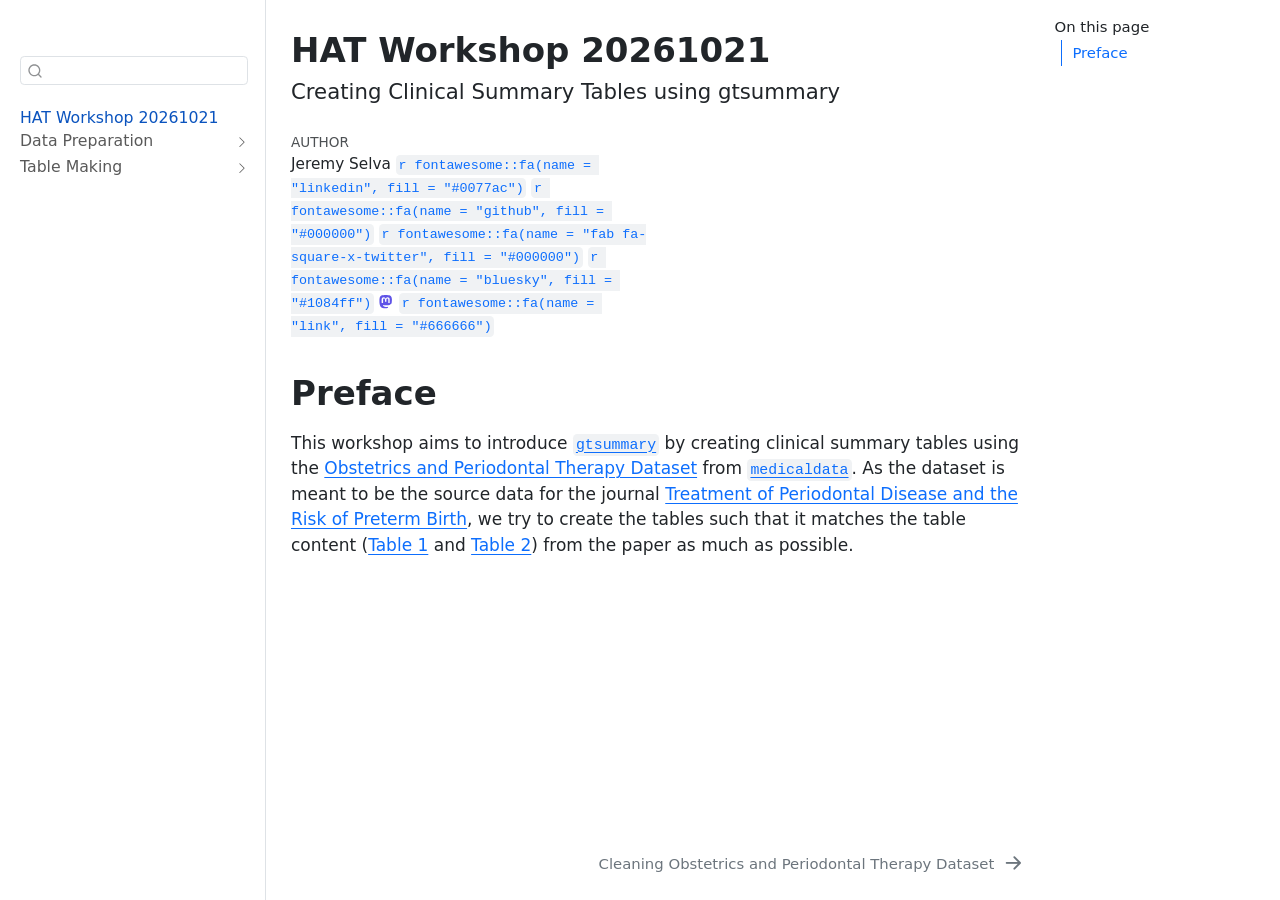
==== commit 3e87eabc: "Add links to my social media." ====
--- a/docs/index.html
+++ b/docs/index.html
@@ -6,7 +6,7 @@
 
 <meta name="viewport" content="width=device-width, initial-scale=1.0, user-scalable=yes">
 
-<meta name="author" content="Jeremy Selva">
+<meta name="author" content="Jeremy Selva r fontawesome::fa(name = &quot;linkedin&quot;, fill = &quot;#0077ac&quot;) r fontawesome::fa(name = &quot;github&quot;, fill = &quot;#000000&quot;) r fontawesome::fa(name = &quot;fab fa-square-x-twitter&quot;, fill = &quot;#000000&quot;) r fontawesome::fa(name = &quot;bluesky&quot;, fill = &quot;#1084ff&quot;)  r fontawesome::fa(name = &quot;link&quot;, fill = &quot;#666666&quot;)">
 
 <title>HAT Workshop 20261021</title>
 <style>
@@ -159,13 +159,13 @@
           <li class="sidebar-item">
   <div class="sidebar-item-container"> 
   <a href="./table_basic/table_2.html" class="sidebar-item-text sidebar-link">
- <span class="menu-text">Table 2</span></a>
+ <span class="menu-text">Building Table 2</span></a>
   </div>
 </li>
           <li class="sidebar-item">
   <div class="sidebar-item-container"> 
   <a href="./table_basic/table_3.html" class="sidebar-item-text sidebar-link">
- <span class="menu-text">Table 3</span></a>
+ <span class="menu-text">Building Regression Table</span></a>
   </div>
 </li>
       </ul>
@@ -200,7 +200,7 @@
     <div>
     <div class="quarto-title-meta-heading">Author</div>
     <div class="quarto-title-meta-contents">
-             <p>Jeremy Selva </p>
+             <p>Jeremy Selva <a href="https://www.linkedin.com/in/jeremy-selva-085b9112a/" target="_blank"><code>r fontawesome::fa(name = "linkedin", fill = "#0077ac")</code></a> <a href="https://github.com/JauntyJJS" target="_blank"><code>r fontawesome::fa(name = "github", fill = "#000000")</code></a> <a href="https://twitter.com/JauntyJJS" target="_blank"><code>r fontawesome::fa(name = "fab fa-square-x-twitter", fill = "#000000")</code></a> <a href="https://bsky.app/profile/jauntyjjs.bsky.social" target="_blank"><code>r fontawesome::fa(name = "bluesky", fill = "#1084ff")</code></a> <a href="https://fosstodon.org/@JauntyJJS" target="_blank"><svg aria-hidden="true" role="img" viewbox="0 0 512 512" style="height:1em;width:1em;vertical-align:-0.125em;margin-left:auto;margin-right:auto;font-size:inherit;fill:#5f53e7;overflow:visible;position:relative;"><path d="M433 179.1c0-97.2-63.7-125.7-63.7-125.7-62.5-28.7-228.6-28.4-290.5 0 0 0-63.7 28.5-63.7 125.7 0 115.7-6.6 259.4 105.6 289.1 40.5 10.7 75.3 13 103.3 11.4 50.8-2.8 79.3-18.1 79.3-18.1l-1.7-36.9s-36.3 11.4-77.1 10.1c-40.4-1.4-83-4.4-89.6-54a102.5 102.5 0 0 1 -.9-13.9c85.6 20.9 158.7 9.1 178.8 6.7 56.1-6.7 105-41.3 111.2-72.9 9.8-49.8 9-121.5 9-121.5zm-75.1 125.2h-46.6v-114.2c0-49.7-64-51.6-64 6.9v62.5h-46.3V197c0-58.5-64-56.6-64-6.9v114.2H90.2c0-122.1-5.2-147.9 18.4-175 25.9-28.9 79.8-30.8 103.8 6.1l11.6 19.5 11.6-19.5c24.1-37.1 78.1-34.8 103.8-6.1 23.7 27.3 18.4 53 18.4 175z"></path></svg></a> <a href="https://jeremy-selva.netlify.app/" target="_blank"><code>r fontawesome::fa(name = "link", fill = "#666666")</code></a> </p>
           </div>
   </div>
     
@@ -230,7 +230,7 @@
 </div>
 </div>
 <script type="vfs-file">
-WyJkYXRhL29wdF9kYXRhLnJkcyJd
+WyJkYXRhL3RhYmxlMi5kb2N4IiwiZGF0YS90YWJsZTEuZG9jeCIsImRhdGEvb3B0X2RhdGEucmRzIl0=
 </script>
 </section>
 
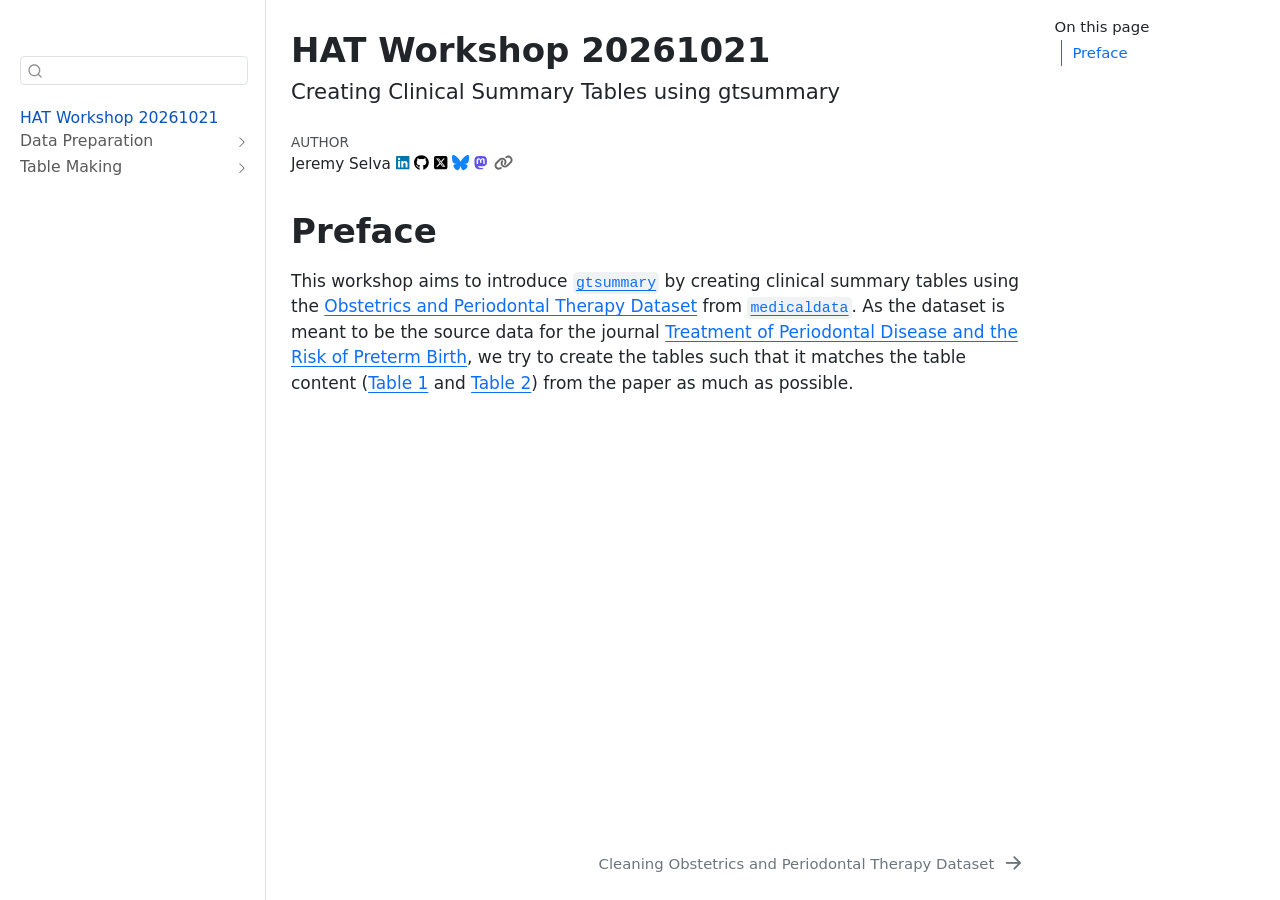
==== commit 7128ff02: "Add learning goals" ====
--- a/docs/index.html
+++ b/docs/index.html
@@ -6,7 +6,7 @@
 
 <meta name="viewport" content="width=device-width, initial-scale=1.0, user-scalable=yes">
 
-<meta name="author" content="Jeremy Selva r fontawesome::fa(name = &quot;linkedin&quot;, fill = &quot;#0077ac&quot;) r fontawesome::fa(name = &quot;github&quot;, fill = &quot;#000000&quot;) r fontawesome::fa(name = &quot;fab fa-square-x-twitter&quot;, fill = &quot;#000000&quot;) r fontawesome::fa(name = &quot;bluesky&quot;, fill = &quot;#1084ff&quot;)  r fontawesome::fa(name = &quot;link&quot;, fill = &quot;#666666&quot;)">
+<meta name="author" content="Jeremy Selva      ">
 
 <title>HAT Workshop 20261021</title>
 <style>
@@ -42,7 +42,7 @@
 <link href="site_libs/quarto-html/quarto-syntax-highlighting-ea1d7ac60288e0f1efdbc993fd8432ae.css" rel="stylesheet" id="quarto-text-highlighting-styles">
 <script src="site_libs/bootstrap/bootstrap.min.js"></script>
 <link href="site_libs/bootstrap/bootstrap-icons.css" rel="stylesheet">
-<link href="site_libs/bootstrap/bootstrap-71f74fb38ba799e0c52a7ee3500dc36a.min.css" rel="stylesheet" append-hash="true" id="quarto-bootstrap" data-mode="light">
+<link href="site_libs/bootstrap/bootstrap-2227e5d5faaab9fa46c5a455101016d9.min.css" rel="stylesheet" append-hash="true" id="quarto-bootstrap" data-mode="light">
 <script src="site_libs/quarto-contrib/live-runtime/live-runtime.js" type="module"></script>
 <link href="site_libs/quarto-contrib/live-runtime/live-runtime.css" rel="stylesheet">
 <script id="quarto-search-options" type="application/json">{
@@ -76,7 +76,6 @@
 <link href="site_libs/quarto-ojs/quarto-ojs.css" rel="stylesheet">
 
 
-<link rel="stylesheet" href="styles.css">
 </head>
 
 <body class="nav-sidebar docked quarto-light">
@@ -200,7 +199,7 @@
     <div>
     <div class="quarto-title-meta-heading">Author</div>
     <div class="quarto-title-meta-contents">
-             <p>Jeremy Selva <a href="https://www.linkedin.com/in/jeremy-selva-085b9112a/" target="_blank"><code>r fontawesome::fa(name = "linkedin", fill = "#0077ac")</code></a> <a href="https://github.com/JauntyJJS" target="_blank"><code>r fontawesome::fa(name = "github", fill = "#000000")</code></a> <a href="https://twitter.com/JauntyJJS" target="_blank"><code>r fontawesome::fa(name = "fab fa-square-x-twitter", fill = "#000000")</code></a> <a href="https://bsky.app/profile/jauntyjjs.bsky.social" target="_blank"><code>r fontawesome::fa(name = "bluesky", fill = "#1084ff")</code></a> <a href="https://fosstodon.org/@JauntyJJS" target="_blank"><svg aria-hidden="true" role="img" viewbox="0 0 512 512" style="height:1em;width:1em;vertical-align:-0.125em;margin-left:auto;margin-right:auto;font-size:inherit;fill:#5f53e7;overflow:visible;position:relative;"><path d="M433 179.1c0-97.2-63.7-125.7-63.7-125.7-62.5-28.7-228.6-28.4-290.5 0 0 0-63.7 28.5-63.7 125.7 0 115.7-6.6 259.4 105.6 289.1 40.5 10.7 75.3 13 103.3 11.4 50.8-2.8 79.3-18.1 79.3-18.1l-1.7-36.9s-36.3 11.4-77.1 10.1c-40.4-1.4-83-4.4-89.6-54a102.5 102.5 0 0 1 -.9-13.9c85.6 20.9 158.7 9.1 178.8 6.7 56.1-6.7 105-41.3 111.2-72.9 9.8-49.8 9-121.5 9-121.5zm-75.1 125.2h-46.6v-114.2c0-49.7-64-51.6-64 6.9v62.5h-46.3V197c0-58.5-64-56.6-64-6.9v114.2H90.2c0-122.1-5.2-147.9 18.4-175 25.9-28.9 79.8-30.8 103.8 6.1l11.6 19.5 11.6-19.5c24.1-37.1 78.1-34.8 103.8-6.1 23.7 27.3 18.4 53 18.4 175z"></path></svg></a> <a href="https://jeremy-selva.netlify.app/" target="_blank"><code>r fontawesome::fa(name = "link", fill = "#666666")</code></a> </p>
+             <p>Jeremy Selva <a href="https://www.linkedin.com/in/jeremy-selva-085b9112a/" target="_blank"><svg aria-hidden="true" role="img" viewbox="0 0 448 512" style="height:1em;width:0.88em;vertical-align:-0.125em;margin-left:auto;margin-right:auto;font-size:inherit;fill:#0077ac;overflow:visible;position:relative;"><path d="M416 32H31.9C14.3 32 0 46.5 0 64.3v383.4C0 465.5 14.3 480 31.9 480H416c17.6 0 32-14.5 32-32.3V64.3c0-17.8-14.4-32.3-32-32.3zM135.4 416H69V202.2h66.5V416zm-33.2-243c-21.3 0-38.5-17.3-38.5-38.5S80.9 96 102.2 96c21.2 0 38.5 17.3 38.5 38.5 0 21.3-17.2 38.5-38.5 38.5zm282.1 243h-66.4V312c0-24.8-.5-56.7-34.5-56.7-34.6 0-39.9 27-39.9 54.9V416h-66.4V202.2h63.7v29.2h.9c8.9-16.8 30.6-34.5 62.9-34.5 67.2 0 79.7 44.3 79.7 101.9V416z"></path></svg></a> <a href="https://github.com/JauntyJJS" target="_blank"><svg aria-hidden="true" role="img" viewbox="0 0 496 512" style="height:1em;width:0.97em;vertical-align:-0.125em;margin-left:auto;margin-right:auto;font-size:inherit;fill:#000000;overflow:visible;position:relative;"><path d="M165.9 397.4c0 2-2.3 3.6-5.2 3.6-3.3.3-5.6-1.3-5.6-3.6 0-2 2.3-3.6 5.2-3.6 3-.3 5.6 1.3 5.6 3.6zm-31.1-4.5c-.7 2 1.3 4.3 4.3 4.9 2.6 1 5.6 0 6.2-2s-1.3-4.3-4.3-5.2c-2.6-.7-5.5.3-6.2 2.3zm44.2-1.7c-2.9.7-4.9 2.6-4.6 4.9.3 2 2.9 3.3 5.9 2.6 2.9-.7 4.9-2.6 4.6-4.6-.3-1.9-3-3.2-5.9-2.9zM244.8 8C106.1 8 0 113.3 0 252c0 110.9 69.8 205.8 169.5 239.2 12.8 2.3 17.3-5.6 17.3-12.1 0-6.2-.3-40.4-.3-61.4 0 0-70 15-84.7-29.8 0 0-11.4-29.1-27.8-36.6 0 0-22.9-15.7 1.6-15.4 0 0 24.9 2 38.6 25.8 21.9 38.6 58.6 27.5 72.9 20.9 2.3-16 8.8-27.1 16-33.7-55.9-6.2-112.3-14.3-112.3-110.5 0-27.5 7.6-41.3 23.6-58.9-2.6-6.5-11.1-33.3 2.6-67.9 20.9-6.5 69 27 69 27 20-5.6 41.5-8.5 62.8-8.5s42.8 2.9 62.8 8.5c0 0 48.1-33.6 69-27 13.7 34.7 5.2 61.4 2.6 67.9 16 17.7 25.8 31.5 25.8 58.9 0 96.5-58.9 104.2-114.8 110.5 9.2 7.9 17 22.9 17 46.4 0 33.7-.3 75.4-.3 83.6 0 6.5 4.6 14.4 17.3 12.1C428.2 457.8 496 362.9 496 252 496 113.3 383.5 8 244.8 8zM97.2 352.9c-1.3 1-1 3.3.7 5.2 1.6 1.6 3.9 2.3 5.2 1 1.3-1 1-3.3-.7-5.2-1.6-1.6-3.9-2.3-5.2-1zm-10.8-8.1c-.7 1.3.3 2.9 2.3 3.9 1.6 1 3.6.7 4.3-.7.7-1.3-.3-2.9-2.3-3.9-2-.6-3.6-.3-4.3.7zm32.4 35.6c-1.6 1.3-1 4.3 1.3 6.2 2.3 2.3 5.2 2.6 6.5 1 1.3-1.3.7-4.3-1.3-6.2-2.2-2.3-5.2-2.6-6.5-1zm-11.4-14.7c-1.6 1-1.6 3.6 0 5.9 1.6 2.3 4.3 3.3 5.6 2.3 1.6-1.3 1.6-3.9 0-6.2-1.4-2.3-4-3.3-5.6-2z"></path></svg></a> <a href="https://twitter.com/JauntyJJS" target="_blank"><svg aria-hidden="true" role="img" viewbox="0 0 448 512" style="height:1em;width:0.88em;vertical-align:-0.125em;margin-left:auto;margin-right:auto;font-size:inherit;fill:#000000;overflow:visible;position:relative;"><path d="M64 32C28.7 32 0 60.7 0 96V416c0 35.3 28.7 64 64 64H384c35.3 0 64-28.7 64-64V96c0-35.3-28.7-64-64-64H64zm297.1 84L257.3 234.6 379.4 396H283.8L209 298.1 123.3 396H75.8l111-126.9L69.7 116h98l67.7 89.5L313.6 116h47.5zM323.3 367.6L153.4 142.9H125.1L296.9 367.6h26.3z"></path></svg></a> <a href="https://bsky.app/profile/jauntyjjs.bsky.social" target="_blank"><svg aria-hidden="true" role="img" viewbox="0 0 576 512" style="height:1em;width:1.12em;vertical-align:-0.125em;margin-left:auto;margin-right:auto;font-size:inherit;fill:#1084ff;overflow:visible;position:relative;"><path d="M407.8 294.7c-3.3-.4-6.7-.8-10-1.3c3.4 .4 6.7 .9 10 1.3zM288 227.1C261.9 176.4 190.9 81.9 124.9 35.3C61.6-9.4 37.5-1.7 21.6 5.5C3.3 13.8 0 41.9 0 58.4S9.1 194 15 213.9c19.5 65.7 89.1 87.9 153.2 80.7c3.3-.5 6.6-.9 10-1.4c-3.3 .5-6.6 1-10 1.4C74.3 308.6-9.1 342.8 100.3 464.5C220.6 589.1 265.1 437.8 288 361.1c22.9 76.7 49.2 222.5 185.6 103.4c102.4-103.4 28.1-156-65.8-169.9c-3.3-.4-6.7-.8-10-1.3c3.4 .4 6.7 .9 10 1.3c64.1 7.1 133.6-15.1 153.2-80.7C566.9 194 576 75 576 58.4s-3.3-44.7-21.6-52.9c-15.8-7.1-40-14.9-103.2 29.8C385.1 81.9 314.1 176.4 288 227.1z"></path></svg></a> <a href="https://fosstodon.org/@JauntyJJS" target="_blank"><svg aria-hidden="true" role="img" viewbox="0 0 512 512" style="height:1em;width:1em;vertical-align:-0.125em;margin-left:auto;margin-right:auto;font-size:inherit;fill:#5f53e7;overflow:visible;position:relative;"><path d="M433 179.1c0-97.2-63.7-125.7-63.7-125.7-62.5-28.7-228.6-28.4-290.5 0 0 0-63.7 28.5-63.7 125.7 0 115.7-6.6 259.4 105.6 289.1 40.5 10.7 75.3 13 103.3 11.4 50.8-2.8 79.3-18.1 79.3-18.1l-1.7-36.9s-36.3 11.4-77.1 10.1c-40.4-1.4-83-4.4-89.6-54a102.5 102.5 0 0 1 -.9-13.9c85.6 20.9 158.7 9.1 178.8 6.7 56.1-6.7 105-41.3 111.2-72.9 9.8-49.8 9-121.5 9-121.5zm-75.1 125.2h-46.6v-114.2c0-49.7-64-51.6-64 6.9v62.5h-46.3V197c0-58.5-64-56.6-64-6.9v114.2H90.2c0-122.1-5.2-147.9 18.4-175 25.9-28.9 79.8-30.8 103.8 6.1l11.6 19.5 11.6-19.5c24.1-37.1 78.1-34.8 103.8-6.1 23.7 27.3 18.4 53 18.4 175z"></path></svg></a> <a href="https://jeremy-selva.netlify.app/" target="_blank"><svg aria-hidden="true" role="img" viewbox="0 0 640 512" style="height:1em;width:1.25em;vertical-align:-0.125em;margin-left:auto;margin-right:auto;font-size:inherit;fill:#666666;overflow:visible;position:relative;"><path d="M579.8 267.7c56.5-56.5 56.5-148 0-204.5c-50-50-128.8-56.5-186.3-15.4l-1.6 1.1c-14.4 10.3-17.7 30.3-7.4 44.6s30.3 17.7 44.6 7.4l1.6-1.1c32.1-22.9 76-19.3 103.8 8.6c31.5 31.5 31.5 82.5 0 114L422.3 334.8c-31.5 31.5-82.5 31.5-114 0c-27.9-27.9-31.5-71.8-8.6-103.8l1.1-1.6c10.3-14.4 6.9-34.4-7.4-44.6s-34.4-6.9-44.6 7.4l-1.1 1.6C206.5 251.2 213 330 263 380c56.5 56.5 148 56.5 204.5 0L579.8 267.7zM60.2 244.3c-56.5 56.5-56.5 148 0 204.5c50 50 128.8 56.5 186.3 15.4l1.6-1.1c14.4-10.3 17.7-30.3 7.4-44.6s-30.3-17.7-44.6-7.4l-1.6 1.1c-32.1 22.9-76 19.3-103.8-8.6C74 372 74 321 105.5 289.5L217.7 177.2c31.5-31.5 82.5-31.5 114 0c27.9 27.9 31.5 71.8 8.6 103.9l-1.1 1.6c-10.3 14.4-6.9 34.4 7.4 44.6s34.4 6.9 44.6-7.4l1.1-1.6C433.5 260.8 427 182 377 132c-56.5-56.5-148-56.5-204.5 0L60.2 244.3z"></path></svg></a> </p>
           </div>
   </div>
     
